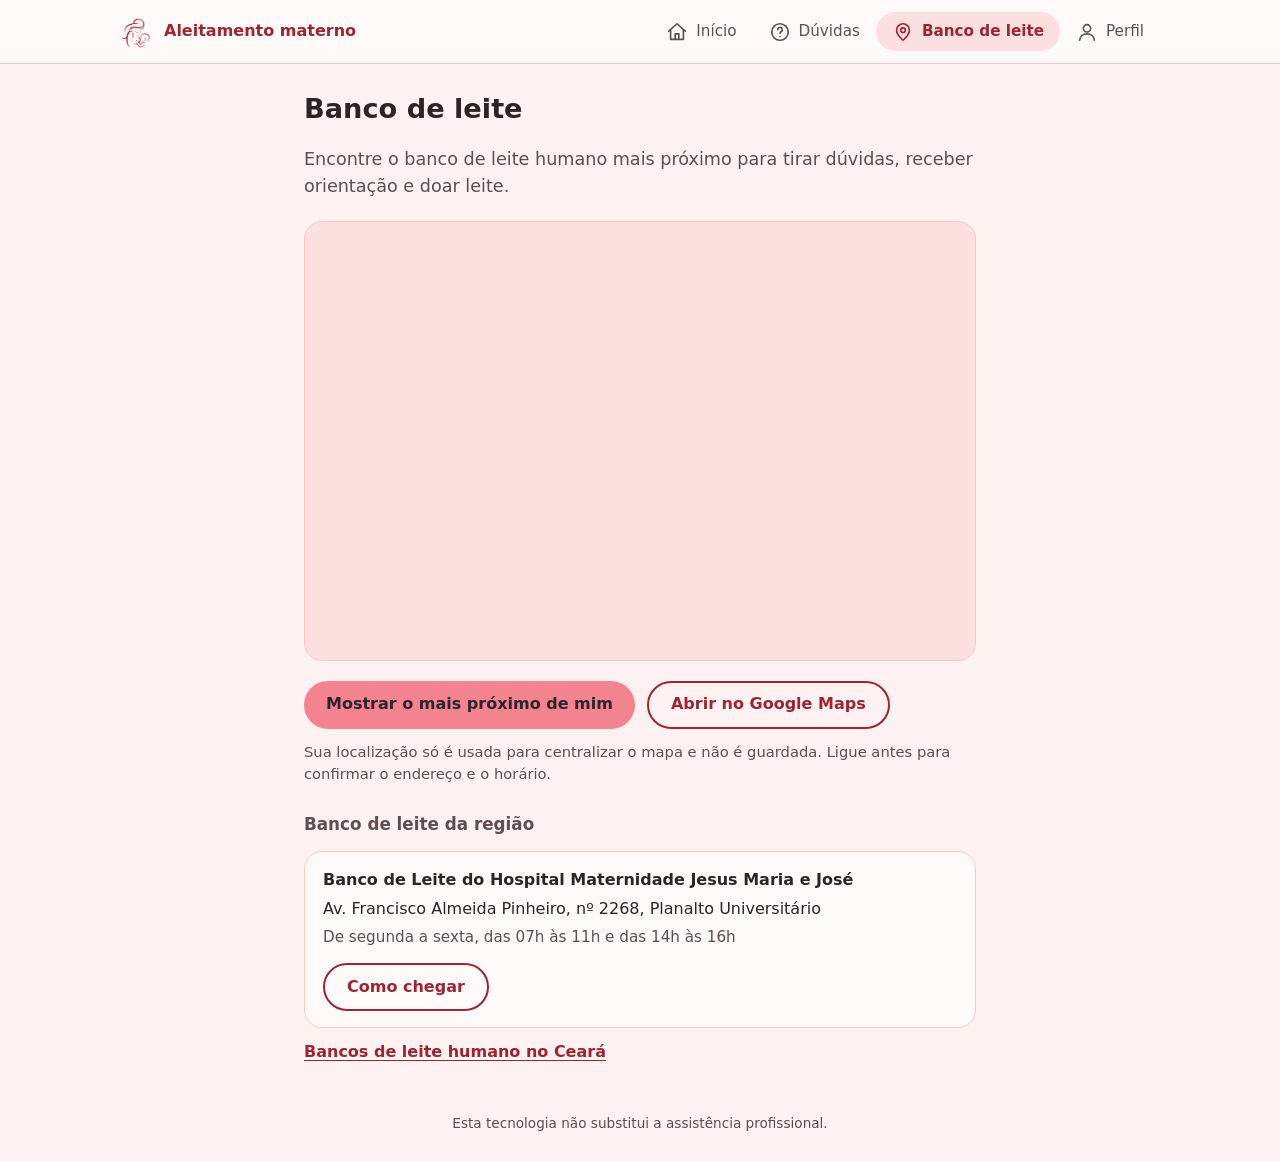
==== bancos.html @ 8174271a "Primeiro commit: site GPROLS Co-Authored-By: Claude Opus 5.5 <noreply@anthropic.com>" ====
<!doctype html>
<html lang="pt-BR">
<head>
  <meta charset="utf-8">
  <meta name="viewport" content="width=device-width, initial-scale=1">
  <meta name="theme-color" content="#f9b9b9">
  <link rel="icon" href="imagens/favicon.png" type="image/png">
  <title>Banco de leite - Aleitamento materno</title>
  <link rel="stylesheet" href="css/estilo.css">
  <script src="js/conteudo.js" defer></script>
  <script src="js/app.js" defer></script>
</head>
<body data-pagina="bancos" data-secao="bancos">
  <header class="topo">
    <h1>Banco de leite</h1>
  </header>
  <main class="conteudo">
    <p class="introducao">Encontre o banco de leite humano mais próximo para tirar dúvidas, receber orientação e doar leite.</p>
    <div id="mapa-bancos"></div>
    <h2 class="subtitulo">Banco de leite da região</h2>
    <div id="lista-bancos"></div>
    <a class="link-externo" href="https://www.ce.gov.br/saude/doeleitehumano/" target="_blank" rel="noopener">Bancos de leite humano no Ceará</a>
  </main>
  <footer class="rodape-aviso" data-aviso></footer>
</body>
</html>
---- css/estilo.css ----
/* Paleta enviada pela equipe de saúde, nos tons rosados: --topo (#f9b9b9) e --destaque (#f3838f) vêm direto dela.
   Fundo, superfície, cartão e borda são o mesmo rosa misturado com branco.
   Texto branco sobre esses rosas dá contraste baixo, então botões levam texto escuro e textos e ícones
   coloridos usam --destaque-escuro, o mesmo rosa escurecido (contraste acima de 4,5:1). */
:root {
  --fundo: #fef1f1;
  --superficie: #fffafa;
  --topo: #f9b9b9;
  --cartao: #fce0e0;
  --cartao-hover: #fbcece;
  --borda: #fac7c7;
  --texto: #2d2427;
  --texto-suave: #5e4d52;
  --destaque: #f3838f;
  --destaque-hover: #f3686d;
  --destaque-medio: #d75664;
  --destaque-escuro: #9d2532;
  --altura-barra: 64px;
}

* { box-sizing: border-box; }

html { -webkit-text-size-adjust: 100%; }

body {
  margin: 0;
  background: var(--fundo);
  color: var(--texto);
  font-family: system-ui, -apple-system, "Segoe UI", Roboto, "Helvetica Neue", Arial, sans-serif;
  font-size: 1rem;
  line-height: 1.55;
  padding-bottom: calc(72px + env(safe-area-inset-bottom));
}

a { color: inherit; text-decoration: none; }

h1, h2, h3 { line-height: 1.25; margin: 0; }

svg { display: block; }

:focus-visible {
  outline: 3px solid var(--destaque-escuro);
  outline-offset: 2px;
}

/* ---------- barra de navegação ---------- */

.barra {
  position: fixed;
  left: 0;
  right: 0;
  bottom: 0;
  z-index: 20;
  display: flex;
  background: var(--superficie);
  border-top: 1px solid var(--borda);
  padding-bottom: env(safe-area-inset-bottom);
}

.barra a {
  flex: 1;
  display: flex;
  flex-direction: column;
  align-items: center;
  gap: 2px;
  padding: 10px 0 8px;
  font-size: 0.8rem;
  color: var(--texto-suave);
}

.barra a svg { width: 26px; height: 26px; }

.barra a[aria-current="page"] {
  color: var(--destaque-escuro);
  font-weight: 600;
}

@media (max-width: 899px) {
  .barra a[aria-current="page"] svg { background: var(--cartao); border-radius: 12px; padding: 2px 10px; width: 48px; }
}

.barra .marca { display: none; }

/* ---------- cabeçalho de cada tela ---------- */

.topo {
  position: sticky;
  top: 0;
  z-index: 10;
  display: flex;
  align-items: center;
  gap: 8px;
  padding: 10px 12px;
  background: var(--topo);
  border-bottom: 1px solid var(--borda);
}

.topo h1 {
  flex: 1;
  font-size: 1.2rem;
  font-weight: 600;
}

.botao-icone {
  flex: none;
  display: grid;
  place-items: center;
  width: 44px;
  height: 44px;
  padding: 0;
  border: 0;
  border-radius: 50%;
  background: transparent;
  color: var(--texto);
  cursor: pointer;
}

.botao-icone:hover { background: rgba(255, 255, 255, 0.45); }
.botao-icone svg { width: 24px; height: 24px; }


/* ---------- conteúdo ---------- */

.conteudo {
  width: 100%;
  max-width: 720px;
  margin: 0 auto;
  padding: 20px 16px 32px;
}

.conteudo.largo { max-width: 1040px; }

.saudacao {
  display: flex;
  align-items: center;
  gap: 16px;
  margin-bottom: 24px;
}

.saudacao h1 { font-size: 2rem; }
.saudacao p { margin: 2px 0 0; font-size: 1.15rem; color: var(--texto-suave); }

.logo-grande {
  flex: none;
  width: 72px;
  height: 72px;
}

.introducao {
  margin: 0 0 20px;
  font-size: 1.1rem;
  color: var(--texto-suave);
}

/* ---------- cartões de navegação ---------- */

.lista {
  display: grid;
  gap: 12px;
}

.cartao {
  display: flex;
  align-items: center;
  gap: 14px;
  min-height: 72px;
  padding: 16px 18px;
  background: var(--cartao);
  border-radius: 20px;
  transition: background 0.15s;
}

.cartao:hover { background: var(--cartao-hover); }

.cartao .icone {
  flex: none;
  width: 44px;
  height: 44px;
  color: var(--destaque-escuro);
}

.cartao .icone svg { width: 100%; height: 100%; }

.cartao .texto { flex: 1; min-width: 0; }
.cartao strong { display: block; font-size: 1.05rem; font-weight: 600; }
.cartao .texto span { display: block; color: var(--texto-suave); font-size: 0.92rem; }

.cartao .seta {
  flex: none;
  width: 22px;
  height: 22px;
  color: var(--texto-suave);
}

.cartao .seta svg { width: 100%; height: 100%; }

/* ---------- passos, listas e checklist ---------- */

.secao { margin-top: 28px; }
.secao:first-child { margin-top: 0; }
.secao > h2 { font-size: 1.2rem; margin-bottom: 12px; }

.passos {
  list-style: none;
  margin: 0;
  padding: 0;
  display: grid;
  gap: 14px;
  counter-reset: passo;
}

.passos li {
  display: flex;
  align-items: flex-start;
  gap: 14px;
  counter-increment: passo;
  font-size: 1.05rem;
}

.passos li::before {
  content: counter(passo);
  flex: none;
  display: grid;
  place-items: center;
  width: 40px;
  height: 40px;
  border-radius: 50%;
  background: var(--cartao);
  color: var(--destaque-escuro);
  font-weight: 600;
}

.passos li span { padding-top: 6px; }

.marcadores {
  margin: 0;
  padding-left: 22px;
  display: grid;
  gap: 8px;
}

.marcadores li::marker { color: var(--destaque-medio); }

.checklist {
  list-style: none;
  margin: 0;
  padding: 0;
  display: grid;
  gap: 8px;
}

.checklist label {
  display: flex;
  align-items: flex-start;
  gap: 12px;
  padding: 12px 14px;
  background: var(--superficie);
  border: 1px solid var(--borda);
  border-radius: 14px;
  cursor: pointer;
}

.checklist input {
  flex: none;
  width: 22px;
  height: 22px;
  margin: 1px 0 0;
  accent-color: var(--destaque-escuro);
}

.checklist input:checked + span {
  color: var(--texto-suave);
  text-decoration: line-through;
}

.nota,
.destaque {
  margin: 14px 0 0;
  padding: 14px 16px;
  border-radius: 14px;
  font-size: 0.95rem;
}

.nota { background: var(--cartao); color: var(--texto-suave); }

.destaque {
  background: var(--superficie);
  border: 1px solid var(--borda);
  border-left: 5px solid var(--destaque);
  color: var(--texto);
  font-size: 1rem;
}

.link-externo {
  display: inline-block;
  margin-top: 12px;
  color: var(--destaque-escuro);
  font-weight: 600;
  text-decoration: underline;
  text-underline-offset: 3px;
}

.vazio {
  padding: 28px 20px;
  border: 2px dashed var(--borda);
  border-radius: 20px;
  text-align: center;
  color: var(--texto-suave);
}

.espaco-imagem {
  display: grid;
  place-items: center;
  aspect-ratio: 4 / 3;
  padding: 16px;
  border: 2px dashed var(--borda);
  border-radius: 20px;
  background: var(--superficie);
  text-align: center;
  color: var(--texto-suave);
}

.rodape-aviso {
  max-width: 720px;
  margin: 0 auto;
  padding: 8px 16px 28px;
  text-align: center;
  font-size: 0.85rem;
  color: var(--texto-suave);
}

/* ---------- telas com duas colunas ---------- */

.duas-colunas {
  display: grid;
  gap: 24px;
}

/* ---------- visualizador 3D ---------- */

model-viewer {
  display: block;
  width: 100%;
  height: 58vh;
  min-height: 320px;
  max-height: 560px;
  border-radius: 20px;
  background: radial-gradient(circle at 50% 40%, #ffffff 0%, var(--cartao) 100%);
  --progress-bar-color: var(--destaque);
}

.botao {
  display: inline-flex;
  align-items: center;
  gap: 8px;
  min-height: 48px;
  padding: 0 22px;
  border: 0;
  border-radius: 999px;
  background: var(--destaque);
  color: var(--texto);
  font: inherit;
  font-weight: 600;
  cursor: pointer;
}

.botao:hover { background: var(--destaque-hover); }
.botao svg { width: 22px; height: 22px; }

model-viewer .botao {
  position: absolute;
  right: 14px;
  bottom: 14px;
}

.aviso-3d {
  margin: 0 0 12px;
  font-size: 0.95rem;
  color: var(--texto-suave);
}

.erro-3d {
  margin-top: 12px;
  padding: 12px 14px;
  border-radius: 12px;
  background: #fbe9ec;
  color: #7a2434;
}

.creditos {
  font-size: 0.85rem;
  color: var(--texto-suave);
}

.creditos a { text-decoration: underline; text-underline-offset: 2px; }

/* ---------- início ---------- */

.subtitulo {
  margin: 28px 0 12px;
  font-size: 1.05rem;
  font-weight: 600;
  color: var(--texto-suave);
}

.hero {
  display: grid;
  justify-items: center;
  gap: 4px;
  margin: 4px 0 20px;
  padding: 24px 16px 20px;
  border-radius: 28px;
  background: linear-gradient(160deg, var(--topo) 0%, var(--cartao) 100%);
  text-align: center;
}

.logo-hero { width: 120px; height: auto; }
.hero h1 { margin-top: 6px; font-size: 1.7rem; color: var(--destaque-escuro); }
.hero p { margin: 0; color: var(--texto); font-size: 1.05rem; }

.chamada-quiz {
  display: grid;
  justify-items: center;
  gap: 8px;
  padding: 22px 18px;
  border-radius: 24px;
  background: var(--superficie);
  border: 2px solid var(--borda);
  text-align: center;
}

.chamada-quiz strong { font-size: 1.25rem; }
.chamada-quiz p { margin: 0; color: var(--texto-suave); }
.chamada-quiz .acoes { width: 100%; margin-top: 8px; }
.chamada-etiqueta { margin: 0; font-size: 0.9rem; font-weight: 600; color: var(--destaque-escuro); text-transform: uppercase; letter-spacing: 0.04em; }
.chamada-figuras { display: flex; gap: 14px; }
.chamada-figuras .figura { width: 84px; height: 84px; }

.figura { display: block; }
.figura svg { width: 100%; height: 100%; }

.grade-tipos {
  display: grid;
  grid-template-columns: repeat(2, 1fr);
  gap: 12px;
}

.cartao-tipo {
  display: flex;
  flex-direction: column;
  align-items: center;
  gap: 10px;
  padding: 16px 10px 14px;
  border-radius: 20px;
  background: var(--cartao);
  text-align: center;
  transition: background 0.15s;
}

.cartao-tipo:hover { background: var(--cartao-hover); }
.cartao-tipo .figura { width: 104px; height: 104px; }
.cartao-tipo strong { font-size: 1rem; font-weight: 600; }

.perfil-etiqueta {
  display: inline-block;
  margin: 0 0 16px;
  padding: 8px 14px;
  border-radius: 999px;
  background: var(--cartao);
  font-size: 0.95rem;
}

.orientacoes {
  margin: 0 0 20px;
  padding: 18px 18px 16px;
  border-radius: 20px;
  background: var(--superficie);
  border: 1px solid var(--borda);
  border-left: 6px solid var(--destaque);
}

.orientacoes h3 { margin-bottom: 10px; font-size: 1.1rem; color: var(--destaque-escuro); }
.orientacoes .marcadores { gap: 10px; font-size: 1.02rem; }

/* ---------- quiz ---------- */

main.quiz {
  display: flex;
  flex-direction: column;
  justify-content: center;
  min-height: calc(100vh - 64px - 72px - 70px);
  min-height: calc(100dvh - 64px - 72px - 70px);
}

.painel-quiz {
  padding: 22px 16px 20px;
  border-radius: 28px;
  background: var(--superficie);
  border: 2px solid var(--borda);
  box-shadow: 0 8px 24px rgba(215, 86, 100, 0.10);
}

.etapas {
  display: flex;
  justify-content: center;
  gap: 0;
  margin: 0 0 22px;
  padding: 0;
  list-style: none;
}

.etapas li {
  display: flex;
  align-items: center;
  gap: 8px;
  color: var(--texto-suave);
  font-weight: 600;
  font-size: 0.95rem;
}

.etapas li + li::before {
  content: "";
  width: 36px;
  height: 3px;
  margin: 0 12px;
  border-radius: 2px;
  background: var(--borda);
}

.etapas .bolinha {
  display: grid;
  place-items: center;
  width: 34px;
  height: 34px;
  border-radius: 50%;
  background: var(--cartao);
  color: var(--destaque-escuro);
}

.etapas .bolinha svg { width: 20px; height: 20px; }
.etapas .atual { color: var(--texto); }
.etapas .atual .bolinha { background: var(--destaque); color: var(--texto); }
.etapas .feita .bolinha { background: var(--destaque-escuro); color: #fff; }

.titulo-quiz { margin-bottom: 8px; font-size: 1.55rem; text-align: center; }
.titulo-quiz:focus { outline: none; }
.painel-quiz .introducao { text-align: center; margin-bottom: 14px; }
.painel-quiz .introducao.centro { margin-top: 4px; }

.botao-ouvir {
  display: flex;
  align-items: center;
  gap: 8px;
  margin: 0 auto 18px;
  min-height: 44px;
  padding: 0 18px;
  border: 2px solid var(--destaque-escuro);
  border-radius: 999px;
  background: transparent;
  color: var(--destaque-escuro);
  font: inherit;
  font-weight: 600;
  cursor: pointer;
}

.botao-ouvir:hover { background: var(--cartao); }
.botao-ouvir svg { width: 22px; height: 22px; }

.opcoes {
  display: grid;
  grid-template-columns: repeat(2, minmax(0, 1fr));
  gap: 12px;
}

.opcoes.tres { grid-template-columns: repeat(3, minmax(0, 1fr)); }

.opcao {
  display: flex;
  flex-direction: column;
  align-items: center;
  gap: 6px;
  padding: 14px 8px 12px;
  border: 3px solid transparent;
  border-radius: 20px;
  background: var(--cartao);
  color: var(--texto);
  font: inherit;
  cursor: pointer;
  transition: background 0.15s, transform 0.1s;
}

.opcao:hover { background: var(--cartao-hover); }
.opcao:active { transform: scale(0.98); }
.opcao[aria-pressed="true"] { border-color: var(--destaque-escuro); background: var(--cartao-hover); }
.opcao .figura { width: 112px; height: 112px; }
.opcoes.tres .figura { width: 72px; height: 72px; }
.opcoes.tres .opcao { padding: 12px 4px 10px; }
.opcao strong { font-size: 1.05rem; }
.opcao .legenda { color: var(--texto-suave); font-size: 0.9rem; }

.rodape-quiz { display: flex; justify-content: center; margin-top: 20px; }
.link-discreto { color: var(--texto-suave); text-decoration: underline; text-underline-offset: 3px; padding: 12px; }

.resumo {
  display: flex;
  justify-content: center;
  gap: 20px;
  margin: 12px 0 8px;
  padding: 20px 12px;
  border-radius: 20px;
  background: var(--cartao);
}

.resumo figure { margin: 0; text-align: center; max-width: 150px; }
.resumo .figura { width: 112px; height: 112px; margin: 0 auto; }
.resumo figcaption { margin-top: 8px; font-weight: 600; font-size: 0.95rem; }

.acoes {
  display: flex;
  flex-direction: column;
  gap: 12px;
  margin-top: 20px;
}

.botao-secundario {
  display: inline-flex;
  align-items: center;
  justify-content: center;
  min-height: 48px;
  padding: 0 22px;
  border: 2px solid var(--destaque-escuro);
  border-radius: 999px;
  background: transparent;
  color: var(--destaque-escuro);
  font: inherit;
  font-weight: 600;
  cursor: pointer;
}

.botao-secundario:hover { background: var(--cartao); }
.acoes .botao { justify-content: center; }

.duvida {
  background: var(--cartao);
  border-radius: 14px;
  margin-bottom: 10px;
}
.duvida summary {
  cursor: pointer;
  font-weight: 600;
  padding: 16px 18px;
  min-height: 48px;
  list-style-position: inside;
}
.duvida p { padding: 0 18px 16px; color: var(--texto-suave); line-height: 1.55; }
.mapa {
  display: block;
  width: 100%;
  height: 340px;
  border: 1px solid var(--borda);
  border-radius: 14px;
  margin-top: 14px;
}
#mapa-bancos .nota { margin-top: 12px; }

/* ---------- tablet ---------- */

@media (min-width: 640px) {
  .conteudo { padding: 28px 24px 40px; }
  .saudacao h1 { font-size: 2.3rem; }
  .lista { grid-template-columns: repeat(2, 1fr); }
  .topo h1 { font-size: 1.35rem; }
  .opcoes { grid-template-columns: repeat(3, minmax(0, 1fr)); }
  .desenho, .opcoes.tres .desenho { width: 110px; height: 110px; }
  .acoes { flex-direction: row; }
}

@media (min-width: 640px) {
  .grade-tipos { grid-template-columns: repeat(3, 1fr); }
  .opcoes { grid-template-columns: repeat(3, minmax(0, 1fr)); }
  .opcao .figura { width: 132px; height: 132px; }
  .opcoes.tres .figura { width: 120px; height: 120px; }
  .painel-quiz { padding: 32px 28px 26px; }
  .titulo-quiz { font-size: 1.8rem; }
  .logo-hero { width: 150px; }
  .hero h1 { font-size: 2.1rem; }
  .chamada-figuras .figura { width: 100px; height: 100px; }
}

/* ---------- notebook e computador ---------- */

@media (min-width: 900px) {
  body {
    padding-top: var(--altura-barra);
    padding-bottom: 0;
  }

  .barra {
    top: 0;
    bottom: auto;
    height: var(--altura-barra);
    align-items: center;
    padding: 0 max(24px, calc((100vw - 1040px) / 2));
    background: var(--superficie);
    border-top: 0;
    border-bottom: 1px solid var(--borda);
  }

  .barra .marca {
    display: flex;
    align-items: center;
    gap: 10px;
    margin-right: auto;
    font-weight: 700;
    color: var(--destaque-escuro);
  }

  .barra .marca img { width: 34px; height: 32px; object-fit: contain; }

  .barra a {
    flex: none;
    flex-direction: row;
    gap: 8px;
    padding: 8px 16px;
    border-radius: 999px;
    font-size: 0.95rem;
  }

  .barra a svg { width: 22px; height: 22px; }
  .barra a[aria-current="page"] { background: var(--cartao); }

  .topo {
    top: var(--altura-barra);
    padding-left: max(16px, calc((100vw - 1040px) / 2));
    padding-right: max(16px, calc((100vw - 1040px) / 2));
  }

  .conteudo { padding-top: 36px; }

  .duas-colunas {
    grid-template-columns: 1fr 1fr;
    gap: 40px;
    align-items: start;
  }

  .duas-colunas .fixo {
    position: sticky;
    top: calc(var(--altura-barra) + 90px);
  }

  model-viewer { height: 540px; }
}


/* ---------- acabamento ---------- */

body { --largura-pagina: 720px; }
body[data-pagina="inicio"],
body[data-pagina="modulos"],
body[data-pagina="pega-3d"],
body[data-pagina="pega-texto"] { --largura-pagina: 1040px; }

.painel {
  margin-top: 16px;
  padding: 18px 18px 20px;
  border: 1px solid var(--borda);
  border-radius: 20px;
  background: var(--superficie);
}

.painel:first-child { margin-top: 0; }
.painel > h2 { margin-bottom: 10px; }
.painel > p { margin: 0; }
.painel > p + p { margin-top: 10px; }

.cartao-grande { background: var(--topo); }
.cartao-grande:hover { background: var(--destaque); }
.cartao-grande .icone,
.cartao-grande .seta { color: var(--texto); }
.cartao-grande .texto span { color: var(--texto); }

.selo {
  display: inline-block;
  margin-top: 6px;
  padding: 3px 12px;
  border-radius: 999px;
  background: var(--superficie);
  color: var(--destaque-escuro);
  font-size: 0.85rem;
  font-style: normal;
  font-weight: 600;
}

.mapa {
  display: block;
  width: 100%;
  height: 320px;
  margin-bottom: 14px;
  border: 1px solid var(--borda);
  border-radius: 18px;
  background: var(--cartao);
}

.estado-mapa {
  margin: 12px 0 0;
  font-size: 0.92rem;
  color: var(--texto-suave);
}

@media (min-width: 640px) {
  .cartao-grande { grid-column: 1 / -1; }
  .mapa { height: 380px; }
}

@media (min-width: 900px) {
  .conteudo { max-width: var(--largura-pagina); }

  /* um só cabeçalho: o título da tela fica na mesma coluna do conteúdo, sem faixa rosa */
  .topo {
    position: static;
    width: 100%;
    max-width: var(--largura-pagina);
    margin: 0 auto;
    padding: 28px 24px 0;
    background: transparent;
    border-bottom: 0;
  }

  .topo h1 { font-size: 1.7rem; }
  .conteudo { padding-top: 20px; }

  body[data-pagina="inicio"] .conteudo {
    display: grid;
    grid-template-columns: 1fr 1fr;
    gap: 24px;
    align-items: stretch;
  }

  body[data-pagina="inicio"] .conteudo > * { grid-column: 1 / -1; }
  body[data-pagina="inicio"] .hero,
  body[data-pagina="inicio"] #area-quiz { grid-column: auto; margin: 0; }
  body[data-pagina="inicio"] #area-quiz .chamada-quiz { height: 100%; align-content: center; }
  body[data-pagina="inicio"] .subtitulo { margin: 8px 0 -4px; }
  body[data-pagina="inicio"] .grade-tipos { grid-template-columns: repeat(6, 1fr); gap: 14px; }
  .cartao-tipo .figura { width: 96px; height: 96px; }

  .mapa { height: 440px; }
  main.quiz { min-height: calc(100vh - 64px - 120px); }
}


/* ---------- ilustrações, posições e bancos ---------- */

.ilustracao { margin: 0; }
.ilustracao img {
  display: block;
  width: 100%;
  height: auto;
  border-radius: 20px;
  background: #fff;
  border: 1px solid var(--borda);
}

.bloco-imagem { display: grid; gap: 16px; }
.bloco-texto h2 { margin-bottom: 8px; }
.bloco-texto h3 { margin: 18px 0 8px; font-size: 1.05rem; color: var(--destaque-escuro); }
.bloco-texto > p { margin: 0 0 12px; }

.grade-posicoes { display: grid; gap: 16px; margin-top: 14px; }

.cartao-posicao {
  display: grid;
  gap: 10px;
  padding: 12px 12px 14px;
  border-radius: 20px;
  background: var(--cartao);
  text-align: center;
}

.cartao-posicao strong { font-size: 1.02rem; }

.cartao-banco {
  display: grid;
  gap: 4px;
  justify-items: start;
  padding: 16px 18px;
  border: 1px solid var(--borda);
  border-radius: 18px;
  background: var(--superficie);
}

.cartao-banco p { margin: 0; }
.cartao-banco .horario { color: var(--texto-suave); font-size: 0.95rem; }
.cartao-banco .botao-secundario { margin-top: 10px; }
.cartao-banco + .cartao-banco { margin-top: 12px; }
#lista-bancos { margin-top: 16px; }

.opcoes .opcao:last-child:nth-child(odd) { grid-column: 1 / -1; }
.grade-tipos .cartao-tipo:last-child:nth-child(odd) { grid-column: 1 / -1; }

@media (min-width: 640px) {
  .opcoes .opcao:last-child:nth-child(odd),
  .grade-tipos .cartao-tipo:last-child:nth-child(odd) { grid-column: auto; }
  .grade-posicoes { grid-template-columns: repeat(3, 1fr); }
}

@media (min-width: 900px) {
  .bloco-imagem { grid-template-columns: 1fr 1fr; gap: 32px; align-items: start; }
  body[data-pagina="inicio"] .grade-tipos { grid-template-columns: repeat(5, 1fr); }
}

.opcoes-3d { display: flex; flex-wrap: wrap; gap: 8px; margin: 0 0 14px; }
.opcao-3d {
  min-height: 44px; padding: 8px 16px; border-radius: 999px;
  border: 2px solid var(--borda); background: var(--superficie);
  font: inherit; color: var(--texto); cursor: pointer;
}
.opcao-3d[aria-pressed="true"] { border-color: var(--destaque-escuro); background: var(--cartao); font-weight: 700; }
.topo .logo { flex: none; }
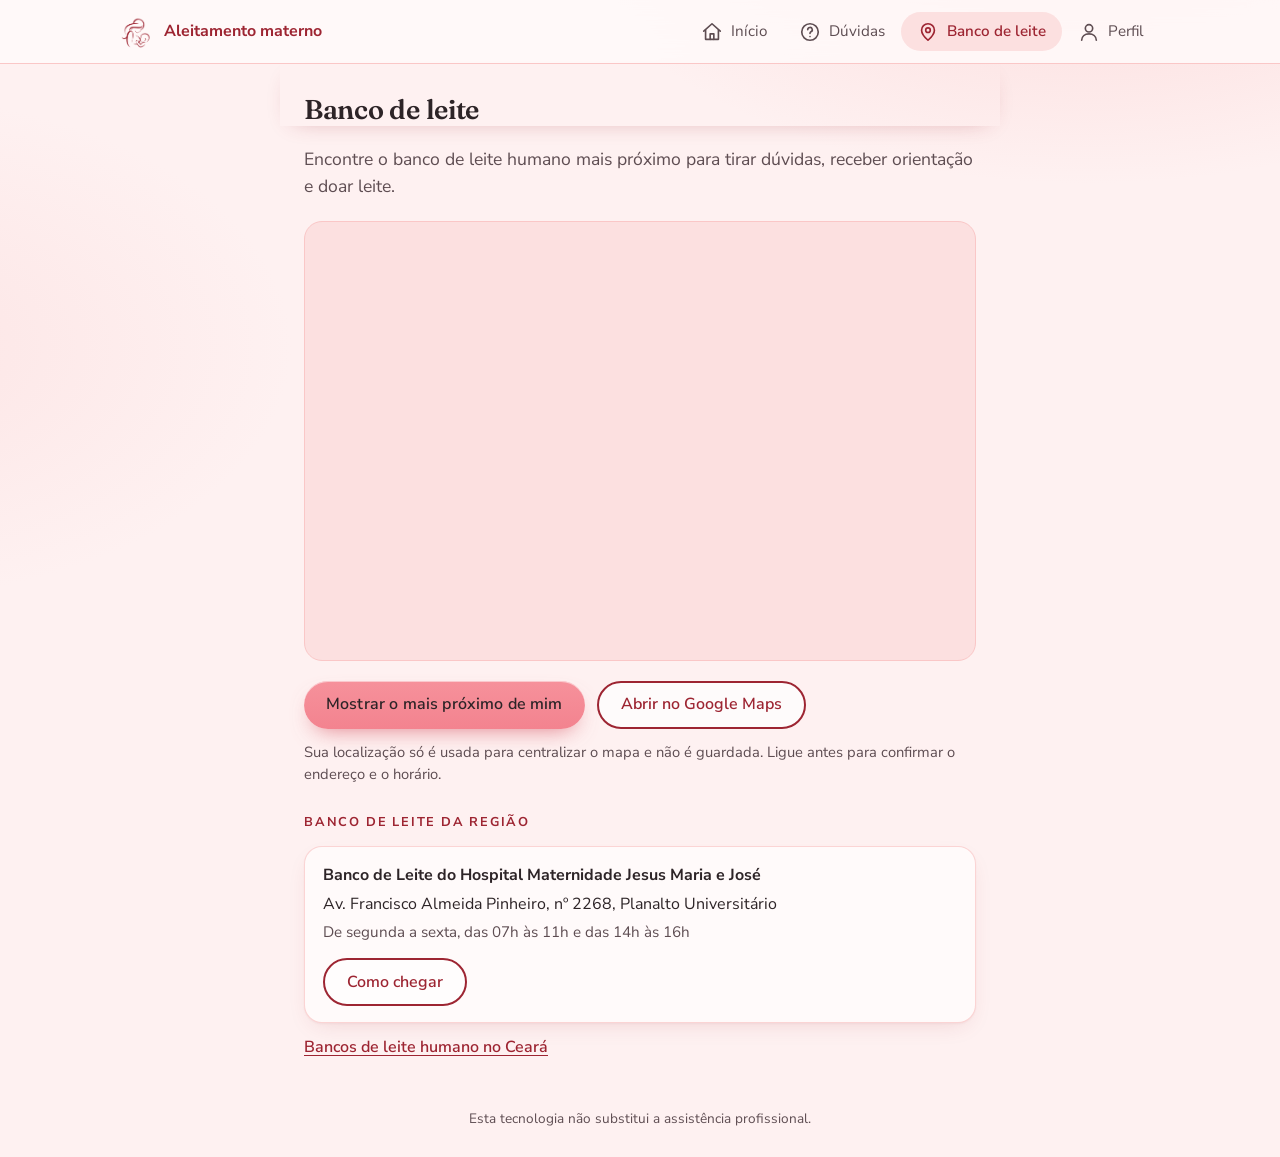
==== commit ddaed1da: "Atualiza visual: novo estilo e fontes Fraunces/Nunito Sans Co-Authored-By: Claude Opus 5.5 <noreply@" ====
--- a/bancos.html
+++ b/bancos.html
@@ -6,6 +6,9 @@
   <meta name="theme-color" content="#f9b9b9">
   <link rel="icon" href="imagens/favicon.png" type="image/png">
   <title>Banco de leite - Aleitamento materno</title>
+  <link rel="preconnect" href="https://fonts.googleapis.com">
+  <link rel="preconnect" href="https://fonts.gstatic.com" crossorigin>
+  <link rel="stylesheet" href="https://fonts.googleapis.com/css2?family=Fraunces:opsz,wght@9..144,500;9..144,600&family=Nunito+Sans:wght@400;600;700&display=swap">
   <link rel="stylesheet" href="css/estilo.css">
   <script src="js/conteudo.js" defer></script>
   <script src="js/app.js" defer></script>
@@ -23,4 +26,4 @@
   </main>
   <footer class="rodape-aviso" data-aviso></footer>
 </body>
-</html>
+</html>
--- a/css/estilo.css
+++ b/css/estilo.css
@@ -2,918 +2,1040 @@
    Fundo, superfície, cartão e borda são o mesmo rosa misturado com branco.
    Texto branco sobre esses rosas dá contraste baixo, então botões levam texto escuro e textos e ícones
    coloridos usam --destaque-escuro, o mesmo rosa escurecido (contraste acima de 4,5:1). */
-:root {
-  --fundo: #fef1f1;
-  --superficie: #fffafa;
-  --topo: #f9b9b9;
-  --cartao: #fce0e0;
-  --cartao-hover: #fbcece;
-  --borda: #fac7c7;
-  --texto: #2d2427;
-  --texto-suave: #5e4d52;
-  --destaque: #f3838f;
-  --destaque-hover: #f3686d;
-  --destaque-medio: #d75664;
-  --destaque-escuro: #9d2532;
-  --altura-barra: 64px;
-}
-
-* { box-sizing: border-box; }
-
-html { -webkit-text-size-adjust: 100%; }
-
-body {
-  margin: 0;
-  background: var(--fundo);
-  color: var(--texto);
-  font-family: system-ui, -apple-system, "Segoe UI", Roboto, "Helvetica Neue", Arial, sans-serif;
-  font-size: 1rem;
-  line-height: 1.55;
-  padding-bottom: calc(72px + env(safe-area-inset-bottom));
-}
-
-a { color: inherit; text-decoration: none; }
-
-h1, h2, h3 { line-height: 1.25; margin: 0; }
-
-svg { display: block; }
-
-:focus-visible {
-  outline: 3px solid var(--destaque-escuro);
-  outline-offset: 2px;
-}
-
-/* ---------- barra de navegação ---------- */
-
-.barra {
-  position: fixed;
-  left: 0;
-  right: 0;
-  bottom: 0;
-  z-index: 20;
-  display: flex;
-  background: var(--superficie);
-  border-top: 1px solid var(--borda);
-  padding-bottom: env(safe-area-inset-bottom);
-}
-
-.barra a {
-  flex: 1;
-  display: flex;
-  flex-direction: column;
-  align-items: center;
-  gap: 2px;
-  padding: 10px 0 8px;
-  font-size: 0.8rem;
-  color: var(--texto-suave);
-}
-
-.barra a svg { width: 26px; height: 26px; }
-
-.barra a[aria-current="page"] {
-  color: var(--destaque-escuro);
-  font-weight: 600;
-}
-
-@media (max-width: 899px) {
-  .barra a[aria-current="page"] svg { background: var(--cartao); border-radius: 12px; padding: 2px 10px; width: 48px; }
-}
-
-.barra .marca { display: none; }
-
-/* ---------- cabeçalho de cada tela ---------- */
-
-.topo {
-  position: sticky;
-  top: 0;
-  z-index: 10;
-  display: flex;
-  align-items: center;
-  gap: 8px;
-  padding: 10px 12px;
-  background: var(--topo);
-  border-bottom: 1px solid var(--borda);
-}
-
-.topo h1 {
-  flex: 1;
-  font-size: 1.2rem;
-  font-weight: 600;
-}
-
-.botao-icone {
-  flex: none;
-  display: grid;
-  place-items: center;
-  width: 44px;
-  height: 44px;
-  padding: 0;
-  border: 0;
-  border-radius: 50%;
-  background: transparent;
-  color: var(--texto);
-  cursor: pointer;
-}
-
-.botao-icone:hover { background: rgba(255, 255, 255, 0.45); }
-.botao-icone svg { width: 24px; height: 24px; }
-
-
-/* ---------- conteúdo ---------- */
-
-.conteudo {
-  width: 100%;
-  max-width: 720px;
-  margin: 0 auto;
-  padding: 20px 16px 32px;
-}
-
-.conteudo.largo { max-width: 1040px; }
-
-.saudacao {
-  display: flex;
-  align-items: center;
-  gap: 16px;
-  margin-bottom: 24px;
-}
-
-.saudacao h1 { font-size: 2rem; }
-.saudacao p { margin: 2px 0 0; font-size: 1.15rem; color: var(--texto-suave); }
-
-.logo-grande {
-  flex: none;
-  width: 72px;
-  height: 72px;
-}
-
-.introducao {
-  margin: 0 0 20px;
-  font-size: 1.1rem;
-  color: var(--texto-suave);
-}
-
-/* ---------- cartões de navegação ---------- */
-
-.lista {
-  display: grid;
-  gap: 12px;
-}
-
-.cartao {
-  display: flex;
-  align-items: center;
-  gap: 14px;
-  min-height: 72px;
-  padding: 16px 18px;
-  background: var(--cartao);
-  border-radius: 20px;
-  transition: background 0.15s;
-}
-
-.cartao:hover { background: var(--cartao-hover); }
-
-.cartao .icone {
-  flex: none;
-  width: 44px;
-  height: 44px;
-  color: var(--destaque-escuro);
-}
-
-.cartao .icone svg { width: 100%; height: 100%; }
-
-.cartao .texto { flex: 1; min-width: 0; }
-.cartao strong { display: block; font-size: 1.05rem; font-weight: 600; }
-.cartao .texto span { display: block; color: var(--texto-suave); font-size: 0.92rem; }
-
-.cartao .seta {
-  flex: none;
-  width: 22px;
-  height: 22px;
-  color: var(--texto-suave);
-}
-
-.cartao .seta svg { width: 100%; height: 100%; }
-
-/* ---------- passos, listas e checklist ---------- */
-
-.secao { margin-top: 28px; }
-.secao:first-child { margin-top: 0; }
-.secao > h2 { font-size: 1.2rem; margin-bottom: 12px; }
-
-.passos {
-  list-style: none;
-  margin: 0;
-  padding: 0;
-  display: grid;
-  gap: 14px;
-  counter-reset: passo;
-}
-
-.passos li {
-  display: flex;
-  align-items: flex-start;
-  gap: 14px;
-  counter-increment: passo;
-  font-size: 1.05rem;
-}
-
-.passos li::before {
-  content: counter(passo);
-  flex: none;
-  display: grid;
-  place-items: center;
-  width: 40px;
-  height: 40px;
-  border-radius: 50%;
-  background: var(--cartao);
-  color: var(--destaque-escuro);
-  font-weight: 600;
-}
-
-.passos li span { padding-top: 6px; }
-
-.marcadores {
-  margin: 0;
-  padding-left: 22px;
-  display: grid;
-  gap: 8px;
-}
-
-.marcadores li::marker { color: var(--destaque-medio); }
-
-.checklist {
-  list-style: none;
-  margin: 0;
-  padding: 0;
-  display: grid;
-  gap: 8px;
-}
-
-.checklist label {
-  display: flex;
-  align-items: flex-start;
-  gap: 12px;
-  padding: 12px 14px;
-  background: var(--superficie);
-  border: 1px solid var(--borda);
-  border-radius: 14px;
-  cursor: pointer;
-}
-
-.checklist input {
-  flex: none;
-  width: 22px;
-  height: 22px;
-  margin: 1px 0 0;
-  accent-color: var(--destaque-escuro);
-}
-
-.checklist input:checked + span {
-  color: var(--texto-suave);
-  text-decoration: line-through;
-}
-
-.nota,
-.destaque {
-  margin: 14px 0 0;
-  padding: 14px 16px;
-  border-radius: 14px;
-  font-size: 0.95rem;
-}
-
-.nota { background: var(--cartao); color: var(--texto-suave); }
-
-.destaque {
-  background: var(--superficie);
-  border: 1px solid var(--borda);
-  border-left: 5px solid var(--destaque);
-  color: var(--texto);
-  font-size: 1rem;
-}
-
-.link-externo {
-  display: inline-block;
-  margin-top: 12px;
-  color: var(--destaque-escuro);
-  font-weight: 600;
-  text-decoration: underline;
-  text-underline-offset: 3px;
-}
-
-.vazio {
-  padding: 28px 20px;
-  border: 2px dashed var(--borda);
-  border-radius: 20px;
-  text-align: center;
-  color: var(--texto-suave);
-}
-
-.espaco-imagem {
-  display: grid;
-  place-items: center;
-  aspect-ratio: 4 / 3;
-  padding: 16px;
-  border: 2px dashed var(--borda);
-  border-radius: 20px;
-  background: var(--superficie);
-  text-align: center;
-  color: var(--texto-suave);
-}
-
-.rodape-aviso {
-  max-width: 720px;
-  margin: 0 auto;
-  padding: 8px 16px 28px;
-  text-align: center;
-  font-size: 0.85rem;
-  color: var(--texto-suave);
-}
-
-/* ---------- telas com duas colunas ---------- */
-
-.duas-colunas {
-  display: grid;
-  gap: 24px;
-}
-
-/* ---------- visualizador 3D ---------- */
-
-model-viewer {
-  display: block;
-  width: 100%;
-  height: 58vh;
-  min-height: 320px;
-  max-height: 560px;
-  border-radius: 20px;
-  background: radial-gradient(circle at 50% 40%, #ffffff 0%, var(--cartao) 100%);
-  --progress-bar-color: var(--destaque);
-}
-
-.botao {
-  display: inline-flex;
-  align-items: center;
-  gap: 8px;
-  min-height: 48px;
-  padding: 0 22px;
-  border: 0;
-  border-radius: 999px;
-  background: var(--destaque);
-  color: var(--texto);
-  font: inherit;
-  font-weight: 600;
-  cursor: pointer;
-}
-
-.botao:hover { background: var(--destaque-hover); }
-.botao svg { width: 22px; height: 22px; }
-
-model-viewer .botao {
-  position: absolute;
-  right: 14px;
-  bottom: 14px;
-}
-
-.aviso-3d {
-  margin: 0 0 12px;
-  font-size: 0.95rem;
-  color: var(--texto-suave);
-}
-
-.erro-3d {
-  margin-top: 12px;
-  padding: 12px 14px;
-  border-radius: 12px;
-  background: #fbe9ec;
-  color: #7a2434;
-}
-
-.creditos {
-  font-size: 0.85rem;
-  color: var(--texto-suave);
-}
-
-.creditos a { text-decoration: underline; text-underline-offset: 2px; }
-
-/* ---------- início ---------- */
-
-.subtitulo {
-  margin: 28px 0 12px;
-  font-size: 1.05rem;
-  font-weight: 600;
-  color: var(--texto-suave);
-}
-
-.hero {
-  display: grid;
-  justify-items: center;
-  gap: 4px;
-  margin: 4px 0 20px;
-  padding: 24px 16px 20px;
-  border-radius: 28px;
-  background: linear-gradient(160deg, var(--topo) 0%, var(--cartao) 100%);
-  text-align: center;
-}
-
-.logo-hero { width: 120px; height: auto; }
-.hero h1 { margin-top: 6px; font-size: 1.7rem; color: var(--destaque-escuro); }
-.hero p { margin: 0; color: var(--texto); font-size: 1.05rem; }
-
-.chamada-quiz {
-  display: grid;
-  justify-items: center;
-  gap: 8px;
-  padding: 22px 18px;
-  border-radius: 24px;
-  background: var(--superficie);
-  border: 2px solid var(--borda);
-  text-align: center;
-}
-
-.chamada-quiz strong { font-size: 1.25rem; }
-.chamada-quiz p { margin: 0; color: var(--texto-suave); }
-.chamada-quiz .acoes { width: 100%; margin-top: 8px; }
-.chamada-etiqueta { margin: 0; font-size: 0.9rem; font-weight: 600; color: var(--destaque-escuro); text-transform: uppercase; letter-spacing: 0.04em; }
-.chamada-figuras { display: flex; gap: 14px; }
-.chamada-figuras .figura { width: 84px; height: 84px; }
-
-.figura { display: block; }
-.figura svg { width: 100%; height: 100%; }
-
-.grade-tipos {
-  display: grid;
-  grid-template-columns: repeat(2, 1fr);
-  gap: 12px;
-}
-
-.cartao-tipo {
-  display: flex;
-  flex-direction: column;
-  align-items: center;
-  gap: 10px;
-  padding: 16px 10px 14px;
-  border-radius: 20px;
-  background: var(--cartao);
-  text-align: center;
-  transition: background 0.15s;
-}
-
-.cartao-tipo:hover { background: var(--cartao-hover); }
-.cartao-tipo .figura { width: 104px; height: 104px; }
-.cartao-tipo strong { font-size: 1rem; font-weight: 600; }
-
-.perfil-etiqueta {
-  display: inline-block;
-  margin: 0 0 16px;
-  padding: 8px 14px;
-  border-radius: 999px;
-  background: var(--cartao);
-  font-size: 0.95rem;
-}
-
-.orientacoes {
-  margin: 0 0 20px;
-  padding: 18px 18px 16px;
-  border-radius: 20px;
-  background: var(--superficie);
-  border: 1px solid var(--borda);
-  border-left: 6px solid var(--destaque);
-}
-
-.orientacoes h3 { margin-bottom: 10px; font-size: 1.1rem; color: var(--destaque-escuro); }
-.orientacoes .marcadores { gap: 10px; font-size: 1.02rem; }
-
-/* ---------- quiz ---------- */
-
-main.quiz {
-  display: flex;
-  flex-direction: column;
-  justify-content: center;
-  min-height: calc(100vh - 64px - 72px - 70px);
-  min-height: calc(100dvh - 64px - 72px - 70px);
-}
-
-.painel-quiz {
-  padding: 22px 16px 20px;
-  border-radius: 28px;
-  background: var(--superficie);
-  border: 2px solid var(--borda);
-  box-shadow: 0 8px 24px rgba(215, 86, 100, 0.10);
-}
-
-.etapas {
-  display: flex;
-  justify-content: center;
-  gap: 0;
-  margin: 0 0 22px;
-  padding: 0;
-  list-style: none;
-}
-
-.etapas li {
-  display: flex;
-  align-items: center;
-  gap: 8px;
-  color: var(--texto-suave);
-  font-weight: 600;
-  font-size: 0.95rem;
-}
-
-.etapas li + li::before {
-  content: "";
-  width: 36px;
-  height: 3px;
-  margin: 0 12px;
-  border-radius: 2px;
-  background: var(--borda);
-}
-
-.etapas .bolinha {
-  display: grid;
-  place-items: center;
-  width: 34px;
-  height: 34px;
-  border-radius: 50%;
-  background: var(--cartao);
-  color: var(--destaque-escuro);
-}
-
-.etapas .bolinha svg { width: 20px; height: 20px; }
-.etapas .atual { color: var(--texto); }
-.etapas .atual .bolinha { background: var(--destaque); color: var(--texto); }
-.etapas .feita .bolinha { background: var(--destaque-escuro); color: #fff; }
-
-.titulo-quiz { margin-bottom: 8px; font-size: 1.55rem; text-align: center; }
-.titulo-quiz:focus { outline: none; }
-.painel-quiz .introducao { text-align: center; margin-bottom: 14px; }
-.painel-quiz .introducao.centro { margin-top: 4px; }
-
-.botao-ouvir {
-  display: flex;
-  align-items: center;
-  gap: 8px;
-  margin: 0 auto 18px;
-  min-height: 44px;
-  padding: 0 18px;
-  border: 2px solid var(--destaque-escuro);
-  border-radius: 999px;
-  background: transparent;
-  color: var(--destaque-escuro);
-  font: inherit;
-  font-weight: 600;
-  cursor: pointer;
-}
-
-.botao-ouvir:hover { background: var(--cartao); }
-.botao-ouvir svg { width: 22px; height: 22px; }
-
-.opcoes {
-  display: grid;
-  grid-template-columns: repeat(2, minmax(0, 1fr));
-  gap: 12px;
-}
-
-.opcoes.tres { grid-template-columns: repeat(3, minmax(0, 1fr)); }
-
-.opcao {
-  display: flex;
-  flex-direction: column;
-  align-items: center;
-  gap: 6px;
-  padding: 14px 8px 12px;
-  border: 3px solid transparent;
-  border-radius: 20px;
-  background: var(--cartao);
-  color: var(--texto);
-  font: inherit;
-  cursor: pointer;
-  transition: background 0.15s, transform 0.1s;
-}
-
-.opcao:hover { background: var(--cartao-hover); }
-.opcao:active { transform: scale(0.98); }
-.opcao[aria-pressed="true"] { border-color: var(--destaque-escuro); background: var(--cartao-hover); }
-.opcao .figura { width: 112px; height: 112px; }
-.opcoes.tres .figura { width: 72px; height: 72px; }
-.opcoes.tres .opcao { padding: 12px 4px 10px; }
-.opcao strong { font-size: 1.05rem; }
-.opcao .legenda { color: var(--texto-suave); font-size: 0.9rem; }
-
-.rodape-quiz { display: flex; justify-content: center; margin-top: 20px; }
-.link-discreto { color: var(--texto-suave); text-decoration: underline; text-underline-offset: 3px; padding: 12px; }
-
-.resumo {
-  display: flex;
-  justify-content: center;
-  gap: 20px;
-  margin: 12px 0 8px;
-  padding: 20px 12px;
-  border-radius: 20px;
-  background: var(--cartao);
-}
-
-.resumo figure { margin: 0; text-align: center; max-width: 150px; }
-.resumo .figura { width: 112px; height: 112px; margin: 0 auto; }
-.resumo figcaption { margin-top: 8px; font-weight: 600; font-size: 0.95rem; }
-
-.acoes {
-  display: flex;
-  flex-direction: column;
-  gap: 12px;
-  margin-top: 20px;
-}
-
-.botao-secundario {
-  display: inline-flex;
-  align-items: center;
-  justify-content: center;
-  min-height: 48px;
-  padding: 0 22px;
-  border: 2px solid var(--destaque-escuro);
-  border-radius: 999px;
-  background: transparent;
-  color: var(--destaque-escuro);
-  font: inherit;
-  font-weight: 600;
-  cursor: pointer;
-}
-
-.botao-secundario:hover { background: var(--cartao); }
-.acoes .botao { justify-content: center; }
-
-.duvida {
-  background: var(--cartao);
-  border-radius: 14px;
-  margin-bottom: 10px;
-}
-.duvida summary {
-  cursor: pointer;
-  font-weight: 600;
-  padding: 16px 18px;
-  min-height: 48px;
-  list-style-position: inside;
-}
-.duvida p { padding: 0 18px 16px; color: var(--texto-suave); line-height: 1.55; }
-.mapa {
-  display: block;
-  width: 100%;
-  height: 340px;
-  border: 1px solid var(--borda);
-  border-radius: 14px;
-  margin-top: 14px;
-}
-#mapa-bancos .nota { margin-top: 12px; }
-
-/* ---------- tablet ---------- */
-
-@media (min-width: 640px) {
-  .conteudo { padding: 28px 24px 40px; }
-  .saudacao h1 { font-size: 2.3rem; }
-  .lista { grid-template-columns: repeat(2, 1fr); }
-  .topo h1 { font-size: 1.35rem; }
-  .opcoes { grid-template-columns: repeat(3, minmax(0, 1fr)); }
-  .desenho, .opcoes.tres .desenho { width: 110px; height: 110px; }
-  .acoes { flex-direction: row; }
-}
-
-@media (min-width: 640px) {
-  .grade-tipos { grid-template-columns: repeat(3, 1fr); }
-  .opcoes { grid-template-columns: repeat(3, minmax(0, 1fr)); }
-  .opcao .figura { width: 132px; height: 132px; }
-  .opcoes.tres .figura { width: 120px; height: 120px; }
-  .painel-quiz { padding: 32px 28px 26px; }
-  .titulo-quiz { font-size: 1.8rem; }
-  .logo-hero { width: 150px; }
-  .hero h1 { font-size: 2.1rem; }
-  .chamada-figuras .figura { width: 100px; height: 100px; }
-}
-
-/* ---------- notebook e computador ---------- */
-
-@media (min-width: 900px) {
+   :root {
+    --fundo: #fef1f1;
+    --superficie: #fffafa;
+    --topo: #f9b9b9;
+    --cartao: #fce0e0;
+    --cartao-hover: #fbcece;
+    --borda: #fac7c7;
+    --texto: #2d2427;
+    --texto-suave: #5e4d52;
+    --destaque: #f3838f;
+    --destaque-hover: #f3686d;
+    --destaque-medio: #d75664;
+    --destaque-escuro: #9d2532;
+    --altura-barra: 64px;
+  }
+  
+  * { box-sizing: border-box; }
+  
+  html { -webkit-text-size-adjust: 100%; }
+  
   body {
-    padding-top: var(--altura-barra);
-    padding-bottom: 0;
-  }
-
+    margin: 0;
+    background: var(--fundo);
+    color: var(--texto);
+    font-family: system-ui, -apple-system, "Segoe UI", Roboto, "Helvetica Neue", Arial, sans-serif;
+    font-size: 1rem;
+    line-height: 1.55;
+    padding-bottom: calc(72px + env(safe-area-inset-bottom));
+  }
+  
+  a { color: inherit; text-decoration: none; }
+  
+  h1, h2, h3 { line-height: 1.25; margin: 0; }
+  
+  svg { display: block; }
+  
+  :focus-visible {
+    outline: 3px solid var(--destaque-escuro);
+    outline-offset: 2px;
+  }
+  
+  /* ---------- barra de navegação ---------- */
+  
   .barra {
+    position: fixed;
+    left: 0;
+    right: 0;
+    bottom: 0;
+    z-index: 20;
+    display: flex;
+    background: var(--superficie);
+    border-top: 1px solid var(--borda);
+    padding-bottom: env(safe-area-inset-bottom);
+  }
+  
+  .barra a {
+    flex: 1;
+    display: flex;
+    flex-direction: column;
+    align-items: center;
+    gap: 2px;
+    padding: 10px 0 8px;
+    font-size: 0.8rem;
+    color: var(--texto-suave);
+  }
+  
+  .barra a svg { width: 26px; height: 26px; }
+  
+  .barra a[aria-current="page"] {
+    color: var(--destaque-escuro);
+    font-weight: 600;
+  }
+  
+  @media (max-width: 899px) {
+    .barra a[aria-current="page"] svg { background: var(--cartao); border-radius: 12px; padding: 2px 10px; width: 48px; }
+  }
+  
+  .barra .marca { display: none; }
+  
+  /* ---------- cabeçalho de cada tela ---------- */
+  
+  .topo {
+    position: sticky;
     top: 0;
-    bottom: auto;
-    height: var(--altura-barra);
+    z-index: 10;
+    display: flex;
     align-items: center;
-    padding: 0 max(24px, calc((100vw - 1040px) / 2));
+    gap: 8px;
+    padding: 10px 12px;
+    background: var(--topo);
+    border-bottom: 1px solid var(--borda);
+  }
+  
+  .topo h1 {
+    flex: 1;
+    font-size: 1.2rem;
+    font-weight: 600;
+  }
+  
+  .botao-icone {
+    flex: none;
+    display: grid;
+    place-items: center;
+    width: 44px;
+    height: 44px;
+    padding: 0;
+    border: 0;
+    border-radius: 50%;
+    background: transparent;
+    color: var(--texto);
+    cursor: pointer;
+  }
+  
+  .botao-icone:hover { background: rgba(255, 255, 255, 0.45); }
+  .botao-icone svg { width: 24px; height: 24px; }
+  
+  
+  /* ---------- conteúdo ---------- */
+  
+  .conteudo {
+    width: 100%;
+    max-width: 720px;
+    margin: 0 auto;
+    padding: 20px 16px 32px;
+  }
+  
+  .conteudo.largo { max-width: 1040px; }
+  
+  .saudacao {
+    display: flex;
+    align-items: center;
+    gap: 16px;
+    margin-bottom: 24px;
+  }
+  
+  .saudacao h1 { font-size: 2rem; }
+  .saudacao p { margin: 2px 0 0; font-size: 1.15rem; color: var(--texto-suave); }
+  
+  .logo-grande {
+    flex: none;
+    width: 72px;
+    height: 72px;
+  }
+  
+  .introducao {
+    margin: 0 0 20px;
+    font-size: 1.1rem;
+    color: var(--texto-suave);
+  }
+  
+  /* ---------- cartões de navegação ---------- */
+  
+  .lista {
+    display: grid;
+    gap: 12px;
+  }
+  
+  .cartao {
+    display: flex;
+    align-items: center;
+    gap: 14px;
+    min-height: 72px;
+    padding: 16px 18px;
+    background: var(--cartao);
+    border-radius: 20px;
+    transition: background 0.15s;
+  }
+  
+  .cartao:hover { background: var(--cartao-hover); }
+  
+  .cartao .icone {
+    flex: none;
+    width: 44px;
+    height: 44px;
+    color: var(--destaque-escuro);
+  }
+  
+  .cartao .icone svg { width: 100%; height: 100%; }
+  
+  .cartao .texto { flex: 1; min-width: 0; }
+  .cartao strong { display: block; font-size: 1.05rem; font-weight: 600; }
+  .cartao .texto span { display: block; color: var(--texto-suave); font-size: 0.92rem; }
+  
+  .cartao .seta {
+    flex: none;
+    width: 22px;
+    height: 22px;
+    color: var(--texto-suave);
+  }
+  
+  .cartao .seta svg { width: 100%; height: 100%; }
+  
+  /* ---------- passos, listas e checklist ---------- */
+  
+  .secao { margin-top: 28px; }
+  .secao:first-child { margin-top: 0; }
+  .secao > h2 { font-size: 1.2rem; margin-bottom: 12px; }
+  
+  .passos {
+    list-style: none;
+    margin: 0;
+    padding: 0;
+    display: grid;
+    gap: 14px;
+    counter-reset: passo;
+  }
+  
+  .passos li {
+    display: flex;
+    align-items: flex-start;
+    gap: 14px;
+    counter-increment: passo;
+    font-size: 1.05rem;
+  }
+  
+  .passos li::before {
+    content: counter(passo);
+    flex: none;
+    display: grid;
+    place-items: center;
+    width: 40px;
+    height: 40px;
+    border-radius: 50%;
+    background: var(--cartao);
+    color: var(--destaque-escuro);
+    font-weight: 600;
+  }
+  
+  .passos li span { padding-top: 6px; }
+  
+  .marcadores {
+    margin: 0;
+    padding-left: 22px;
+    display: grid;
+    gap: 8px;
+  }
+  
+  .marcadores li::marker { color: var(--destaque-medio); }
+  
+  .checklist {
+    list-style: none;
+    margin: 0;
+    padding: 0;
+    display: grid;
+    gap: 8px;
+  }
+  
+  .checklist label {
+    display: flex;
+    align-items: flex-start;
+    gap: 12px;
+    padding: 12px 14px;
     background: var(--superficie);
-    border-top: 0;
-    border-bottom: 1px solid var(--borda);
-  }
-
-  .barra .marca {
-    display: flex;
+    border: 1px solid var(--borda);
+    border-radius: 14px;
+    cursor: pointer;
+  }
+  
+  .checklist input {
+    flex: none;
+    width: 22px;
+    height: 22px;
+    margin: 1px 0 0;
+    accent-color: var(--destaque-escuro);
+  }
+  
+  .checklist input:checked + span {
+    color: var(--texto-suave);
+    text-decoration: line-through;
+  }
+  
+  .nota,
+  .destaque {
+    margin: 14px 0 0;
+    padding: 14px 16px;
+    border-radius: 14px;
+    font-size: 0.95rem;
+  }
+  
+  .nota { background: var(--cartao); color: var(--texto-suave); }
+  
+  .destaque {
+    background: var(--superficie);
+    border: 1px solid var(--borda);
+    border-left: 5px solid var(--destaque);
+    color: var(--texto);
+    font-size: 1rem;
+  }
+  
+  .link-externo {
+    display: inline-block;
+    margin-top: 12px;
+    color: var(--destaque-escuro);
+    font-weight: 600;
+    text-decoration: underline;
+    text-underline-offset: 3px;
+  }
+  
+  .vazio {
+    padding: 28px 20px;
+    border: 2px dashed var(--borda);
+    border-radius: 20px;
+    text-align: center;
+    color: var(--texto-suave);
+  }
+  
+  .espaco-imagem {
+    display: grid;
+    place-items: center;
+    aspect-ratio: 4 / 3;
+    padding: 16px;
+    border: 2px dashed var(--borda);
+    border-radius: 20px;
+    background: var(--superficie);
+    text-align: center;
+    color: var(--texto-suave);
+  }
+  
+  .rodape-aviso {
+    max-width: 720px;
+    margin: 0 auto;
+    padding: 8px 16px 28px;
+    text-align: center;
+    font-size: 0.85rem;
+    color: var(--texto-suave);
+  }
+  
+  /* ---------- telas com duas colunas ---------- */
+  
+  .duas-colunas {
+    display: grid;
+    gap: 24px;
+  }
+  
+  /* ---------- visualizador 3D ---------- */
+  
+  model-viewer {
+    display: block;
+    width: 100%;
+    height: 58vh;
+    min-height: 320px;
+    max-height: 560px;
+    border-radius: 20px;
+    background: radial-gradient(circle at 50% 40%, #ffffff 0%, var(--cartao) 100%);
+    --progress-bar-color: var(--destaque);
+  }
+  
+  .botao {
+    display: inline-flex;
+    align-items: center;
+    gap: 8px;
+    min-height: 48px;
+    padding: 0 22px;
+    border: 0;
+    border-radius: 999px;
+    background: var(--destaque);
+    color: var(--texto);
+    font: inherit;
+    font-weight: 600;
+    cursor: pointer;
+  }
+  
+  .botao:hover { background: var(--destaque-hover); }
+  .botao svg { width: 22px; height: 22px; }
+  
+  model-viewer .botao {
+    position: absolute;
+    right: 14px;
+    bottom: 14px;
+  }
+  
+  .aviso-3d {
+    margin: 0 0 12px;
+    font-size: 0.95rem;
+    color: var(--texto-suave);
+  }
+  
+  .erro-3d {
+    margin-top: 12px;
+    padding: 12px 14px;
+    border-radius: 12px;
+    background: #fbe9ec;
+    color: #7a2434;
+  }
+  
+  .creditos {
+    font-size: 0.85rem;
+    color: var(--texto-suave);
+  }
+  
+  .creditos a { text-decoration: underline; text-underline-offset: 2px; }
+  
+  /* ---------- início ---------- */
+  
+  .subtitulo {
+    margin: 28px 0 12px;
+    font-size: 1.05rem;
+    font-weight: 600;
+    color: var(--texto-suave);
+  }
+  
+  .hero {
+    display: grid;
+    justify-items: center;
+    gap: 4px;
+    margin: 4px 0 20px;
+    padding: 24px 16px 20px;
+    border-radius: 28px;
+    background: linear-gradient(160deg, var(--topo) 0%, var(--cartao) 100%);
+    text-align: center;
+  }
+  
+  .logo-hero { width: 120px; height: auto; }
+  .hero h1 { margin-top: 6px; font-size: 1.7rem; color: var(--destaque-escuro); }
+  .hero p { margin: 0; color: var(--texto); font-size: 1.05rem; }
+  
+  .chamada-quiz {
+    display: grid;
+    justify-items: center;
+    gap: 8px;
+    padding: 22px 18px;
+    border-radius: 24px;
+    background: var(--superficie);
+    border: 2px solid var(--borda);
+    text-align: center;
+  }
+  
+  .chamada-quiz strong { font-size: 1.25rem; }
+  .chamada-quiz p { margin: 0; color: var(--texto-suave); }
+  .chamada-quiz .acoes { width: 100%; margin-top: 8px; }
+  .chamada-etiqueta { margin: 0; font-size: 0.9rem; font-weight: 600; color: var(--destaque-escuro); text-transform: uppercase; letter-spacing: 0.04em; }
+  .chamada-figuras { display: flex; gap: 14px; }
+  .chamada-figuras .figura { width: 84px; height: 84px; }
+  
+  .figura { display: block; }
+  .figura svg { width: 100%; height: 100%; }
+  
+  .grade-tipos {
+    display: grid;
+    grid-template-columns: repeat(2, 1fr);
+    gap: 12px;
+  }
+  
+  .cartao-tipo {
+    display: flex;
+    flex-direction: column;
     align-items: center;
     gap: 10px;
-    margin-right: auto;
+    padding: 16px 10px 14px;
+    border-radius: 20px;
+    background: var(--cartao);
+    text-align: center;
+    transition: background 0.15s;
+  }
+  
+  .cartao-tipo:hover { background: var(--cartao-hover); }
+  .cartao-tipo .figura { width: 104px; height: 104px; }
+  .cartao-tipo strong { font-size: 1rem; font-weight: 600; }
+  
+  .perfil-etiqueta {
+    display: inline-block;
+    margin: 0 0 16px;
+    padding: 8px 14px;
+    border-radius: 999px;
+    background: var(--cartao);
+    font-size: 0.95rem;
+  }
+  
+  .orientacoes {
+    margin: 0 0 20px;
+    padding: 18px 18px 16px;
+    border-radius: 20px;
+    background: var(--superficie);
+    border: 1px solid var(--borda);
+    border-left: 6px solid var(--destaque);
+  }
+  
+  .orientacoes h3 { margin-bottom: 10px; font-size: 1.1rem; color: var(--destaque-escuro); }
+  .orientacoes .marcadores { gap: 10px; font-size: 1.02rem; }
+  
+  /* ---------- quiz ---------- */
+  
+  main.quiz {
+    display: flex;
+    flex-direction: column;
+    justify-content: center;
+    min-height: calc(100vh - 64px - 72px - 70px);
+    min-height: calc(100dvh - 64px - 72px - 70px);
+  }
+  
+  .painel-quiz {
+    padding: 22px 16px 20px;
+    border-radius: 28px;
+    background: var(--superficie);
+    border: 2px solid var(--borda);
+    box-shadow: 0 8px 24px rgba(215, 86, 100, 0.10);
+  }
+  
+  .etapas {
+    display: flex;
+    justify-content: center;
+    gap: 0;
+    margin: 0 0 22px;
+    padding: 0;
+    list-style: none;
+  }
+  
+  .etapas li {
+    display: flex;
+    align-items: center;
+    gap: 8px;
+    color: var(--texto-suave);
+    font-weight: 600;
+    font-size: 0.95rem;
+  }
+  
+  .etapas li + li::before {
+    content: "";
+    width: 36px;
+    height: 3px;
+    margin: 0 12px;
+    border-radius: 2px;
+    background: var(--borda);
+  }
+  
+  .etapas .bolinha {
+    display: grid;
+    place-items: center;
+    width: 34px;
+    height: 34px;
+    border-radius: 50%;
+    background: var(--cartao);
+    color: var(--destaque-escuro);
+  }
+  
+  .etapas .bolinha svg { width: 20px; height: 20px; }
+  .etapas .atual { color: var(--texto); }
+  .etapas .atual .bolinha { background: var(--destaque); color: var(--texto); }
+  .etapas .feita .bolinha { background: var(--destaque-escuro); color: #fff; }
+  
+  .titulo-quiz { margin-bottom: 8px; font-size: 1.55rem; text-align: center; }
+  .titulo-quiz:focus { outline: none; }
+  .painel-quiz .introducao { text-align: center; margin-bottom: 14px; }
+  .painel-quiz .introducao.centro { margin-top: 4px; }
+  
+  .botao-ouvir {
+    display: flex;
+    align-items: center;
+    gap: 8px;
+    margin: 0 auto 18px;
+    min-height: 44px;
+    padding: 0 18px;
+    border: 2px solid var(--destaque-escuro);
+    border-radius: 999px;
+    background: transparent;
+    color: var(--destaque-escuro);
+    font: inherit;
+    font-weight: 600;
+    cursor: pointer;
+  }
+  
+  .botao-ouvir:hover { background: var(--cartao); }
+  .botao-ouvir svg { width: 22px; height: 22px; }
+  
+  .opcoes {
+    display: grid;
+    grid-template-columns: repeat(2, minmax(0, 1fr));
+    gap: 12px;
+  }
+  
+  .opcoes.tres { grid-template-columns: repeat(3, minmax(0, 1fr)); }
+  
+  .opcao {
+    display: flex;
+    flex-direction: column;
+    align-items: center;
+    gap: 6px;
+    padding: 14px 8px 12px;
+    border: 3px solid transparent;
+    border-radius: 20px;
+    background: var(--cartao);
+    color: var(--texto);
+    font: inherit;
+    cursor: pointer;
+    transition: background 0.15s, transform 0.1s;
+  }
+  
+  .opcao:hover { background: var(--cartao-hover); }
+  .opcao:active { transform: scale(0.98); }
+  .opcao[aria-pressed="true"] { border-color: var(--destaque-escuro); background: var(--cartao-hover); }
+  .opcao .figura { width: 112px; height: 112px; }
+  .opcoes.tres .figura { width: 72px; height: 72px; }
+  .opcoes.tres .opcao { padding: 12px 4px 10px; }
+  .opcao strong { font-size: 1.05rem; }
+  .opcao .legenda { color: var(--texto-suave); font-size: 0.9rem; }
+  
+  .rodape-quiz { display: flex; justify-content: center; margin-top: 20px; }
+  .link-discreto { color: var(--texto-suave); text-decoration: underline; text-underline-offset: 3px; padding: 12px; }
+  
+  .resumo {
+    display: flex;
+    justify-content: center;
+    gap: 20px;
+    margin: 12px 0 8px;
+    padding: 20px 12px;
+    border-radius: 20px;
+    background: var(--cartao);
+  }
+  
+  .resumo figure { margin: 0; text-align: center; max-width: 150px; }
+  .resumo .figura { width: 112px; height: 112px; margin: 0 auto; }
+  .resumo figcaption { margin-top: 8px; font-weight: 600; font-size: 0.95rem; }
+  
+  .acoes {
+    display: flex;
+    flex-direction: column;
+    gap: 12px;
+    margin-top: 20px;
+  }
+  
+  .botao-secundario {
+    display: inline-flex;
+    align-items: center;
+    justify-content: center;
+    min-height: 48px;
+    padding: 0 22px;
+    border: 2px solid var(--destaque-escuro);
+    border-radius: 999px;
+    background: transparent;
+    color: var(--destaque-escuro);
+    font: inherit;
+    font-weight: 600;
+    cursor: pointer;
+  }
+  
+  .botao-secundario:hover { background: var(--cartao); }
+  .acoes .botao { justify-content: center; }
+  
+  .duvida {
+    background: var(--cartao);
+    border-radius: 14px;
+    margin-bottom: 10px;
+  }
+  .duvida summary {
+    cursor: pointer;
+    font-weight: 600;
+    padding: 16px 18px;
+    min-height: 48px;
+    list-style-position: inside;
+  }
+  .duvida p { padding: 0 18px 16px; color: var(--texto-suave); line-height: 1.55; }
+  .mapa {
+    display: block;
+    width: 100%;
+    height: 340px;
+    border: 1px solid var(--borda);
+    border-radius: 14px;
+    margin-top: 14px;
+  }
+  #mapa-bancos .nota { margin-top: 12px; }
+  
+  /* ---------- tablet ---------- */
+  
+  @media (min-width: 640px) {
+    .conteudo { padding: 28px 24px 40px; }
+    .saudacao h1 { font-size: 2.3rem; }
+    .lista { grid-template-columns: repeat(2, 1fr); }
+    .topo h1 { font-size: 1.35rem; }
+    .opcoes { grid-template-columns: repeat(3, minmax(0, 1fr)); }
+    .desenho, .opcoes.tres .desenho { width: 110px; height: 110px; }
+    .acoes { flex-direction: row; }
+  }
+  
+  @media (min-width: 640px) {
+    .grade-tipos { grid-template-columns: repeat(3, 1fr); }
+    .opcoes { grid-template-columns: repeat(3, minmax(0, 1fr)); }
+    .opcao .figura { width: 132px; height: 132px; }
+    .opcoes.tres .figura { width: 120px; height: 120px; }
+    .painel-quiz { padding: 32px 28px 26px; }
+    .titulo-quiz { font-size: 1.8rem; }
+    .logo-hero { width: 150px; }
+    .hero h1 { font-size: 2.1rem; }
+    .chamada-figuras .figura { width: 100px; height: 100px; }
+  }
+  
+  /* ---------- notebook e computador ---------- */
+  
+  @media (min-width: 900px) {
+    body {
+      padding-top: var(--altura-barra);
+      padding-bottom: 0;
+    }
+  
+    .barra {
+      top: 0;
+      bottom: auto;
+      height: var(--altura-barra);
+      align-items: center;
+      padding: 0 max(24px, calc((100vw - 1040px) / 2));
+      background: var(--superficie);
+      border-top: 0;
+      border-bottom: 1px solid var(--borda);
+    }
+  
+    .barra .marca {
+      display: flex;
+      align-items: center;
+      gap: 10px;
+      margin-right: auto;
+      font-weight: 700;
+      color: var(--destaque-escuro);
+    }
+  
+    .barra .marca img { width: 34px; height: 32px; object-fit: contain; }
+  
+    .barra a {
+      flex: none;
+      flex-direction: row;
+      gap: 8px;
+      padding: 8px 16px;
+      border-radius: 999px;
+      font-size: 0.95rem;
+    }
+  
+    .barra a svg { width: 22px; height: 22px; }
+    .barra a[aria-current="page"] { background: var(--cartao); }
+  
+    .topo {
+      top: var(--altura-barra);
+      padding-left: max(16px, calc((100vw - 1040px) / 2));
+      padding-right: max(16px, calc((100vw - 1040px) / 2));
+    }
+  
+    .conteudo { padding-top: 36px; }
+  
+    .duas-colunas {
+      grid-template-columns: 1fr 1fr;
+      gap: 40px;
+      align-items: start;
+    }
+  
+    .duas-colunas .fixo {
+      position: sticky;
+      top: calc(var(--altura-barra) + 90px);
+    }
+  
+    model-viewer { height: 540px; }
+  }
+  
+  
+  /* ---------- acabamento ---------- */
+  
+  body { --largura-pagina: 720px; }
+  body[data-pagina="inicio"],
+  body[data-pagina="modulos"],
+  body[data-pagina="pega-3d"],
+  body[data-pagina="pega-texto"] { --largura-pagina: 1040px; }
+  
+  .painel {
+    margin-top: 16px;
+    padding: 18px 18px 20px;
+    border: 1px solid var(--borda);
+    border-radius: 20px;
+    background: var(--superficie);
+  }
+  
+  .painel:first-child { margin-top: 0; }
+  .painel > h2 { margin-bottom: 10px; }
+  .painel > p { margin: 0; }
+  .painel > p + p { margin-top: 10px; }
+  
+  .cartao-grande { background: var(--topo); }
+  .cartao-grande:hover { background: var(--destaque); }
+  .cartao-grande .icone,
+  .cartao-grande .seta { color: var(--texto); }
+  .cartao-grande .texto span { color: var(--texto); }
+  
+  .selo {
+    display: inline-block;
+    margin-top: 6px;
+    padding: 3px 12px;
+    border-radius: 999px;
+    background: var(--superficie);
+    color: var(--destaque-escuro);
+    font-size: 0.85rem;
+    font-style: normal;
+    font-weight: 600;
+  }
+  
+  .mapa {
+    display: block;
+    width: 100%;
+    height: 320px;
+    margin-bottom: 14px;
+    border: 1px solid var(--borda);
+    border-radius: 18px;
+    background: var(--cartao);
+  }
+  
+  .estado-mapa {
+    margin: 12px 0 0;
+    font-size: 0.92rem;
+    color: var(--texto-suave);
+  }
+  
+  @media (min-width: 640px) {
+    .cartao-grande { grid-column: 1 / -1; }
+    .mapa { height: 380px; }
+  }
+  
+  @media (min-width: 900px) {
+    .conteudo { max-width: var(--largura-pagina); }
+  
+    /* um só cabeçalho: o título da tela fica na mesma coluna do conteúdo, sem faixa rosa */
+    .topo {
+      position: static;
+      width: 100%;
+      max-width: var(--largura-pagina);
+      margin: 0 auto;
+      padding: 28px 24px 0;
+      background: transparent;
+      border-bottom: 0;
+    }
+  
+    .topo h1 { font-size: 1.7rem; }
+    .conteudo { padding-top: 20px; }
+  
+    body[data-pagina="inicio"] .conteudo {
+      display: grid;
+      grid-template-columns: 1fr 1fr;
+      gap: 24px;
+      align-items: stretch;
+    }
+  
+    body[data-pagina="inicio"] .conteudo > * { grid-column: 1 / -1; }
+    body[data-pagina="inicio"] .hero,
+    body[data-pagina="inicio"] #area-quiz { grid-column: auto; margin: 0; }
+    body[data-pagina="inicio"] #area-quiz .chamada-quiz { height: 100%; align-content: center; }
+    body[data-pagina="inicio"] .subtitulo { margin: 8px 0 -4px; }
+    body[data-pagina="inicio"] .grade-tipos { grid-template-columns: repeat(6, 1fr); gap: 14px; }
+    .cartao-tipo .figura { width: 96px; height: 96px; }
+  
+    .mapa { height: 440px; }
+    main.quiz { min-height: calc(100vh - 64px - 120px); }
+  }
+  
+  
+  /* ---------- ilustrações, posições e bancos ---------- */
+  
+  .ilustracao { margin: 0; }
+  .ilustracao img {
+    display: block;
+    width: 100%;
+    height: auto;
+    border-radius: 20px;
+    background: #fff;
+    border: 1px solid var(--borda);
+  }
+  
+  .bloco-imagem { display: grid; gap: 16px; }
+  .bloco-texto h2 { margin-bottom: 8px; }
+  .bloco-texto h3 { margin: 18px 0 8px; font-size: 1.05rem; color: var(--destaque-escuro); }
+  .bloco-texto > p { margin: 0 0 12px; }
+  
+  .grade-posicoes { display: grid; gap: 16px; margin-top: 14px; }
+  
+  .cartao-posicao {
+    display: grid;
+    gap: 10px;
+    padding: 12px 12px 14px;
+    border-radius: 20px;
+    background: var(--cartao);
+    text-align: center;
+  }
+  
+  .cartao-posicao strong { font-size: 1.02rem; }
+  
+  .cartao-banco {
+    display: grid;
+    gap: 4px;
+    justify-items: start;
+    padding: 16px 18px;
+    border: 1px solid var(--borda);
+    border-radius: 18px;
+    background: var(--superficie);
+  }
+  
+  .cartao-banco p { margin: 0; }
+  .cartao-banco .horario { color: var(--texto-suave); font-size: 0.95rem; }
+  .cartao-banco .botao-secundario { margin-top: 10px; }
+  .cartao-banco + .cartao-banco { margin-top: 12px; }
+  #lista-bancos { margin-top: 16px; }
+  
+  .opcoes:not(.tres) .opcao:last-child:nth-child(odd) { grid-column: 1 / -1; }
+  .grade-tipos .cartao-tipo:last-child:nth-child(odd) { grid-column: 1 / -1; }
+  
+  @media (min-width: 640px) {
+    .opcoes:not(.tres) .opcao:last-child:nth-child(odd),
+    .grade-tipos .cartao-tipo:last-child:nth-child(odd) { grid-column: auto; }
+    .grade-posicoes { grid-template-columns: repeat(3, 1fr); }
+  }
+  
+  @media (min-width: 900px) {
+    .bloco-imagem { grid-template-columns: 1fr 1fr; gap: 32px; align-items: start; }
+    body[data-pagina="inicio"] .grade-tipos { grid-template-columns: repeat(5, 1fr); }
+  }
+  
+  .opcoes-3d { display: flex; flex-wrap: wrap; gap: 8px; margin: 0 0 14px; }
+  .opcao-3d {
+    min-height: 44px; padding: 8px 16px; border-radius: 999px;
+    border: 2px solid var(--borda); background: var(--superficie);
+    font: inherit; color: var(--texto); cursor: pointer;
+  }
+  .opcao-3d[aria-pressed="true"] { border-color: var(--destaque-escuro); background: var(--cartao); font-weight: 700; }
+  .topo .logo { flex: none; }
+  
+  /* ---------- refino visual: tipografia, luz e profundidade ---------- */
+  
+  :root {
+    --serifa: "Fraunces", Georgia, "Times New Roman", serif;
+    --sombra-suave: 0 1px 2px rgba(157, 37, 50, .05), 0 8px 24px -10px rgba(157, 37, 50, .18);
+    --sombra-alta: 0 2px 4px rgba(157, 37, 50, .06), 0 18px 40px -14px rgba(157, 37, 50, .28);
+    --ouro: #b88a5a;
+  }
+  
+  body {
+    font-family: "Nunito Sans", system-ui, -apple-system, "Segoe UI", Roboto, sans-serif;
+    background:
+      radial-gradient(900px 500px at 85% -10%, rgba(249, 185, 185, .45), transparent 60%),
+      radial-gradient(700px 420px at -10% 30%, rgba(252, 224, 224, .7), transparent 60%),
+      var(--fundo);
+    -webkit-font-smoothing: antialiased;
+  }
+  
+  h1, h2, .hero h1, .saudacao h1, .titulo-quiz {
+    font-family: var(--serifa);
+    font-weight: 600;
+    letter-spacing: -.01em;
+  }
+  
+  /* cabeçalho e navegação em vidro fosco */
+  .topo { box-shadow: 0 6px 24px -14px rgba(157, 37, 50, .45); }
+  .barra {
+    background: rgba(255, 250, 250, .82);
+    -webkit-backdrop-filter: blur(14px);
+    backdrop-filter: blur(14px);
+    border-top-color: rgba(250, 199, 199, .7);
+  }
+  
+  /* cartões com borda fina, sombra suave e elevação ao passar o mouse */
+  .cartao, .cartao-tipo, .cartao-grande, .painel, .painel-quiz, .cartao-posicao, .cartao-banco, .duvida, .opcao {
+    border: 1px solid rgba(250, 199, 199, .75);
+    box-shadow: var(--sombra-suave);
+    transition: transform .2s ease, box-shadow .2s ease, background-color .2s ease;
+  }
+  .cartao, .cartao-tipo, .cartao-grande, .painel, .cartao-posicao, .duvida {
+    background-color: rgba(255, 250, 250, .9);
+  }
+  .cartao:hover, .cartao-tipo:hover, .cartao-grande:hover, .opcao:hover {
+    transform: translateY(-3px);
+    box-shadow: var(--sombra-alta);
+    background-color: #fff;
+  }
+  @media (prefers-reduced-motion: reduce) {
+    .cartao:hover, .cartao-tipo:hover, .cartao-grande:hover, .opcao:hover { transform: none; }
+  }
+  
+  /* abertura da página inicial */
+  .hero {
+    background:
+      radial-gradient(420px 260px at 20% 0%, rgba(255, 255, 255, .55), transparent 70%),
+      linear-gradient(160deg, #f9b9b9 0%, #fbd0d0 55%, #fde6e3 100%);
+    border: 1px solid rgba(255, 255, 255, .6);
+    box-shadow: var(--sombra-alta);
+  }
+  .hero h1 { font-size: clamp(1.9rem, 6vw, 2.6rem); }
+  .chamada-quiz {
+    background: linear-gradient(180deg, #fffdfd, #fff3f3);
+    box-shadow: var(--sombra-suave);
+  }
+  
+  /* títulos de seção com filete dourado */
+  .subtitulo, .secao > h2, .painel > h2 {
+    position: relative;
+  }
+  .secao > h2::after, .painel > h2::after {
+    content: "";
+    display: block;
+    width: 44px;
+    height: 2px;
+    margin-top: 10px;
+    border-radius: 2px;
+    background: linear-gradient(90deg, var(--ouro), rgba(184, 138, 90, 0));
+  }
+  
+  /* botões: gradiente suave e brilho */
+  .botao, .chamada-quiz .botao {
+    background: linear-gradient(180deg, #f6919b, #f3838f);
+    box-shadow: 0 1px 0 rgba(255, 255, 255, .5) inset, 0 10px 22px -10px rgba(215, 86, 100, .75);
+    letter-spacing: .01em;
+    transition: transform .15s ease, box-shadow .2s ease, filter .2s ease;
+  }
+  .botao:hover { filter: brightness(1.04); transform: translateY(-1px); }
+  .botao-secundario { background: rgba(255, 255, 255, .7); }
+  
+  /* quadro do modelo 3D */
+  model-viewer {
+    border: 1px solid rgba(250, 199, 199, .8);
+    box-shadow: var(--sombra-alta);
+  }
+  .opcao-3d { box-shadow: var(--sombra-suave); transition: transform .15s ease; }
+  .opcao-3d:hover { transform: translateY(-1px); }
+  
+  /* ilustrações do material e destaques */
+  .ilustracao img { box-shadow: var(--sombra-suave); }
+  .destaque { box-shadow: var(--sombra-suave); border-left: 4px solid var(--ouro); }
+  .duvida[open] { box-shadow: var(--sombra-alta); }
+  .selo { letter-spacing: .04em; }
+  
+  /* rótulos pequenos ficam na fonte sem serifa, em caixa alta espaçada */
+  h2.subtitulo, .perfil-etiqueta, .chamada-etiqueta {
+    font-family: "Nunito Sans", system-ui, sans-serif;
     font-weight: 700;
+    font-size: .8rem;
+    letter-spacing: .14em;
+    text-transform: uppercase;
     color: var(--destaque-escuro);
   }
-
-  .barra .marca img { width: 34px; height: 32px; object-fit: contain; }
-
-  .barra a {
-    flex: none;
-    flex-direction: row;
-    gap: 8px;
-    padding: 8px 16px;
-    border-radius: 999px;
-    font-size: 0.95rem;
-  }
-
-  .barra a svg { width: 22px; height: 22px; }
-  .barra a[aria-current="page"] { background: var(--cartao); }
-
-  .topo {
-    top: var(--altura-barra);
-    padding-left: max(16px, calc((100vw - 1040px) / 2));
-    padding-right: max(16px, calc((100vw - 1040px) / 2));
-  }
-
-  .conteudo { padding-top: 36px; }
-
-  .duas-colunas {
-    grid-template-columns: 1fr 1fr;
-    gap: 40px;
-    align-items: start;
-  }
-
-  .duas-colunas .fixo {
-    position: sticky;
-    top: calc(var(--altura-barra) + 90px);
-  }
-
-  model-viewer { height: 540px; }
-}
-
-
-/* ---------- acabamento ---------- */
-
-body { --largura-pagina: 720px; }
-body[data-pagina="inicio"],
-body[data-pagina="modulos"],
-body[data-pagina="pega-3d"],
-body[data-pagina="pega-texto"] { --largura-pagina: 1040px; }
-
-.painel {
-  margin-top: 16px;
-  padding: 18px 18px 20px;
-  border: 1px solid var(--borda);
-  border-radius: 20px;
-  background: var(--superficie);
-}
-
-.painel:first-child { margin-top: 0; }
-.painel > h2 { margin-bottom: 10px; }
-.painel > p { margin: 0; }
-.painel > p + p { margin-top: 10px; }
-
-.cartao-grande { background: var(--topo); }
-.cartao-grande:hover { background: var(--destaque); }
-.cartao-grande .icone,
-.cartao-grande .seta { color: var(--texto); }
-.cartao-grande .texto span { color: var(--texto); }
-
-.selo {
-  display: inline-block;
-  margin-top: 6px;
-  padding: 3px 12px;
-  border-radius: 999px;
-  background: var(--superficie);
-  color: var(--destaque-escuro);
-  font-size: 0.85rem;
-  font-style: normal;
-  font-weight: 600;
-}
-
-.mapa {
-  display: block;
-  width: 100%;
-  height: 320px;
-  margin-bottom: 14px;
-  border: 1px solid var(--borda);
-  border-radius: 18px;
-  background: var(--cartao);
-}
-
-.estado-mapa {
-  margin: 12px 0 0;
-  font-size: 0.92rem;
-  color: var(--texto-suave);
-}
-
-@media (min-width: 640px) {
-  .cartao-grande { grid-column: 1 / -1; }
-  .mapa { height: 380px; }
-}
-
-@media (min-width: 900px) {
-  .conteudo { max-width: var(--largura-pagina); }
-
-  /* um só cabeçalho: o título da tela fica na mesma coluna do conteúdo, sem faixa rosa */
-  .topo {
-    position: static;
-    width: 100%;
-    max-width: var(--largura-pagina);
-    margin: 0 auto;
-    padding: 28px 24px 0;
-    background: transparent;
-    border-bottom: 0;
-  }
-
-  .topo h1 { font-size: 1.7rem; }
-  .conteudo { padding-top: 20px; }
-
-  body[data-pagina="inicio"] .conteudo {
-    display: grid;
-    grid-template-columns: 1fr 1fr;
-    gap: 24px;
-    align-items: stretch;
-  }
-
-  body[data-pagina="inicio"] .conteudo > * { grid-column: 1 / -1; }
-  body[data-pagina="inicio"] .hero,
-  body[data-pagina="inicio"] #area-quiz { grid-column: auto; margin: 0; }
-  body[data-pagina="inicio"] #area-quiz .chamada-quiz { height: 100%; align-content: center; }
-  body[data-pagina="inicio"] .subtitulo { margin: 8px 0 -4px; }
-  body[data-pagina="inicio"] .grade-tipos { grid-template-columns: repeat(6, 1fr); gap: 14px; }
-  .cartao-tipo .figura { width: 96px; height: 96px; }
-
-  .mapa { height: 440px; }
-  main.quiz { min-height: calc(100vh - 64px - 120px); }
-}
-
-
-/* ---------- ilustrações, posições e bancos ---------- */
-
-.ilustracao { margin: 0; }
-.ilustracao img {
-  display: block;
-  width: 100%;
-  height: auto;
-  border-radius: 20px;
-  background: #fff;
-  border: 1px solid var(--borda);
-}
-
-.bloco-imagem { display: grid; gap: 16px; }
-.bloco-texto h2 { margin-bottom: 8px; }
-.bloco-texto h3 { margin: 18px 0 8px; font-size: 1.05rem; color: var(--destaque-escuro); }
-.bloco-texto > p { margin: 0 0 12px; }
-
-.grade-posicoes { display: grid; gap: 16px; margin-top: 14px; }
-
-.cartao-posicao {
-  display: grid;
-  gap: 10px;
-  padding: 12px 12px 14px;
-  border-radius: 20px;
-  background: var(--cartao);
-  text-align: center;
-}
-
-.cartao-posicao strong { font-size: 1.02rem; }
-
-.cartao-banco {
-  display: grid;
-  gap: 4px;
-  justify-items: start;
-  padding: 16px 18px;
-  border: 1px solid var(--borda);
-  border-radius: 18px;
-  background: var(--superficie);
-}
-
-.cartao-banco p { margin: 0; }
-.cartao-banco .horario { color: var(--texto-suave); font-size: 0.95rem; }
-.cartao-banco .botao-secundario { margin-top: 10px; }
-.cartao-banco + .cartao-banco { margin-top: 12px; }
-#lista-bancos { margin-top: 16px; }
-
-.opcoes .opcao:last-child:nth-child(odd) { grid-column: 1 / -1; }
-.grade-tipos .cartao-tipo:last-child:nth-child(odd) { grid-column: 1 / -1; }
-
-@media (min-width: 640px) {
-  .opcoes .opcao:last-child:nth-child(odd),
-  .grade-tipos .cartao-tipo:last-child:nth-child(odd) { grid-column: auto; }
-  .grade-posicoes { grid-template-columns: repeat(3, 1fr); }
-}
-
-@media (min-width: 900px) {
-  .bloco-imagem { grid-template-columns: 1fr 1fr; gap: 32px; align-items: start; }
-  body[data-pagina="inicio"] .grade-tipos { grid-template-columns: repeat(5, 1fr); }
-}
-
-.opcoes-3d { display: flex; flex-wrap: wrap; gap: 8px; margin: 0 0 14px; }
-.opcao-3d {
-  min-height: 44px; padding: 8px 16px; border-radius: 999px;
-  border: 2px solid var(--borda); background: var(--superficie);
-  font: inherit; color: var(--texto); cursor: pointer;
-}
-.opcao-3d[aria-pressed="true"] { border-color: var(--destaque-escuro); background: var(--cartao); font-weight: 700; }
-.topo .logo { flex: none; }
+  .chamada-quiz strong, .painel > h2, .secao > h2 { font-size: 1.35rem; }
+  .chamada-quiz strong { font-family: var(--serifa); font-weight: 600; }
+  
+  @media (max-width: 380px) {
+    .barra a { font-size: 0.7rem; white-space: nowrap; }
+    .barra a svg { width: 24px; height: 24px; }
+    .opcoes.tres .opcao strong { font-size: .95rem; }
+    .opcoes.tres .figura { width: 62px; height: 62px; }
+  }
